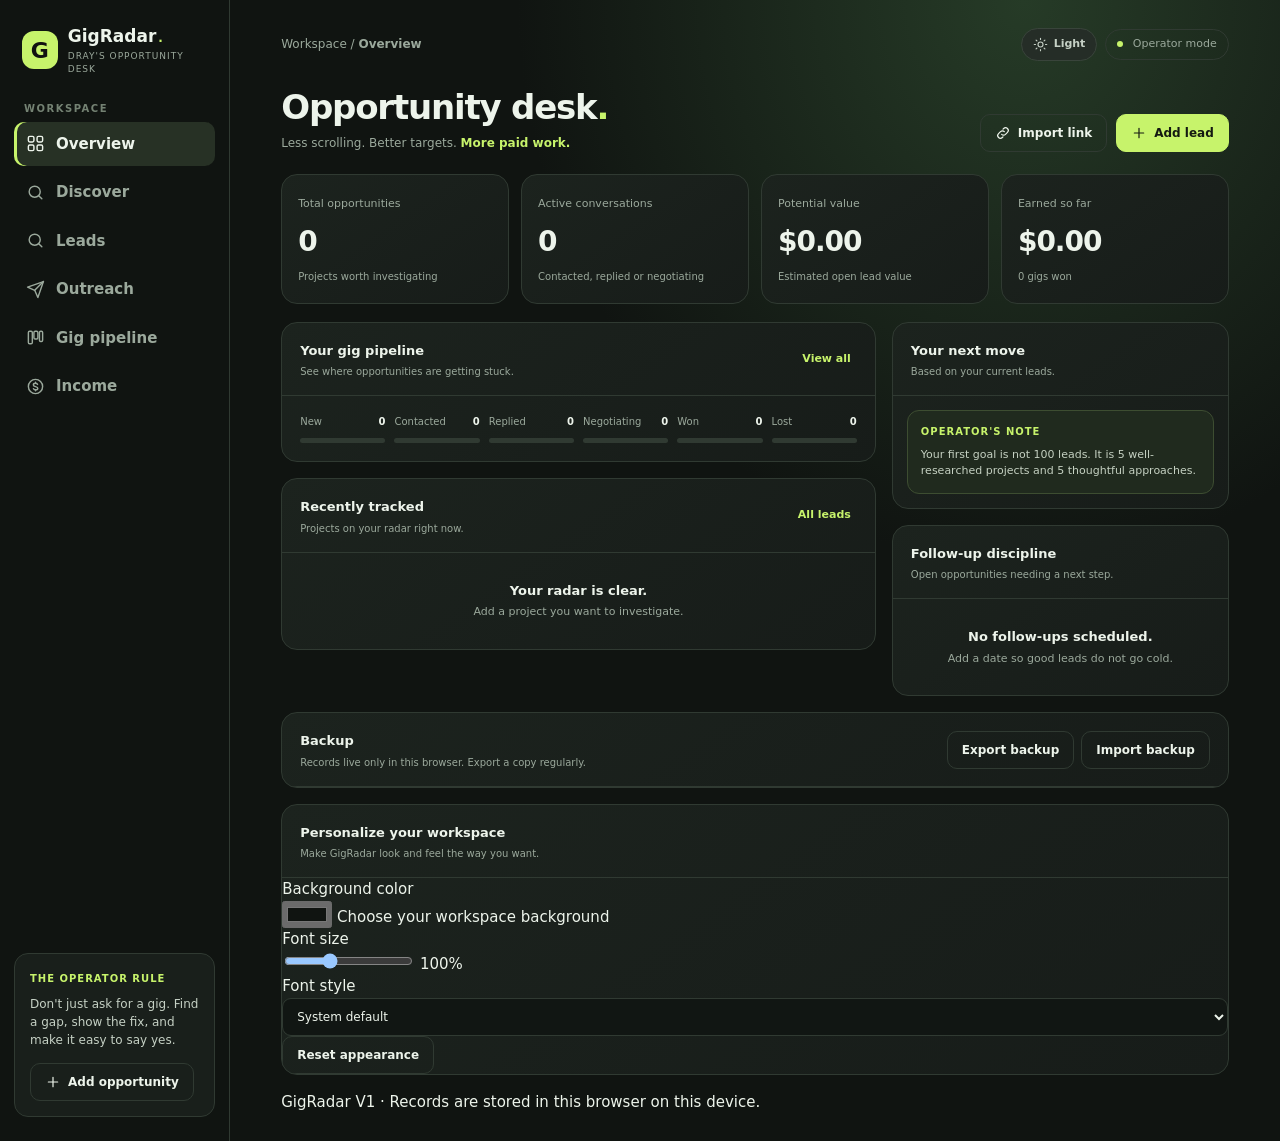
==== index.html @ 8a6e9a68 "Add appearance panel for workspace customization Added appearance panel for workspace customization " ====
<!doctype html>
<html lang="en">
<head>
<meta charset="utf-8"><meta name="viewport" content="width=device-width,initial-scale=1">
<meta name="theme-color" content="#101411">
<title>GigRadar — Dray's opportunity desk</title>
<script>try{var t=localStorage.getItem('dray-gigradar-theme');document.documentElement.setAttribute('data-theme',t==='light'?'light':'dark')}catch(e){document.documentElement.setAttribute('data-theme','dark')}</script>
<link rel="stylesheet" href="styles.css">
<link rel="stylesheet" href="v1.css">
<link rel="stylesheet" href="discovery.css">
</head>
<body>
<svg width="0" height="0" style="position:absolute" aria-hidden="true" focusable="false"><defs>
<symbol id="i-overview" viewBox="0 0 24 24"><rect x="3" y="3" width="7" height="7" rx="1.8"/><rect x="14" y="3" width="7" height="7" rx="1.8"/><rect x="3" y="14" width="7" height="7" rx="1.8"/><rect x="14" y="14" width="7" height="7" rx="1.8"/></symbol>
<symbol id="i-leads" viewBox="0 0 24 24"><circle cx="11" cy="11" r="7"/><path d="m20 20-3.6-3.6"/></symbol>
<symbol id="i-outreach" viewBox="0 0 24 24"><path d="M22 2 11 13"/><path d="M22 2 15 22l-4-9-9-4z"/></symbol>
<symbol id="i-pipeline" viewBox="0 0 24 24"><rect x="3" y="4" width="5" height="16" rx="1.6"/><rect x="10" y="4" width="5" height="10" rx="1.6"/><rect x="17" y="4" width="4" height="13" rx="1.6"/></symbol>
<symbol id="i-income" viewBox="0 0 24 24"><circle cx="12" cy="12" r="9"/><path d="M14.6 9.4c-.5-.9-1.5-1.4-2.7-1.4-1.5 0-2.6.8-2.6 2s1 1.7 2.8 2.1c1.8.4 2.8.9 2.8 2.1s-1.1 2-2.7 2c-1.2 0-2.2-.5-2.8-1.5M12 6.5V8M12 16v1.5"/></symbol>
<symbol id="i-link" viewBox="0 0 24 24"><path d="M10 14a4 4 0 0 0 5.7 0l3-3a4 4 0 0 0-5.7-5.7l-1 1"/><path d="M14 10a4 4 0 0 0-5.7 0l-3 3a4 4 0 0 0 5.7 5.7l1-1"/></symbol>
<symbol id="i-close" viewBox="0 0 24 24"><path d="M6 6l12 12M18 6 6 18"/></symbol>
<symbol id="i-plus" viewBox="0 0 24 24"><path d="M12 5v14M5 12h14"/></symbol>
<symbol id="i-sun" viewBox="0 0 24 24"><circle cx="12" cy="12" r="4"/><path d="M12 2v2M12 20v2M4.9 4.9l1.4 1.4M17.7 17.7l1.4 1.4M2 12h2M20 12h2M4.9 19.1l1.4-1.4M17.7 6.3l1.4-1.4"/></symbol>
<symbol id="i-moon" viewBox="0 0 24 24"><path d="M21 12.8A8.5 8.5 0 1 1 11.2 3a6.6 6.6 0 0 0 9.8 9.8z"/></symbol>
</defs></svg>

<div class="app">
  <aside class="sidebar">
    <div class="brand"><span class="brand-mark">G</span><div><b>GigRadar<span>.</span></b><small>DRAY'S OPPORTUNITY DESK</small></div></div>
    <div class="nav-label">WORKSPACE</div>
    <nav class="nav">
      <button class="active" data-view="overview"><svg class="ico" viewBox="0 0 24 24" aria-hidden="true"><use href="#i-overview"/></svg><span>Overview</span></button>
      <button data-view="discovery"><svg class="ico" viewBox="0 0 24 24" aria-hidden="true"><use href="#i-leads"/></svg><span>Discover</span></button>
      <button data-view="leads"><svg class="ico" viewBox="0 0 24 24" aria-hidden="true"><use href="#i-leads"/></svg><span>Leads</span></button>
      <button data-view="outreach"><svg class="ico" viewBox="0 0 24 24" aria-hidden="true"><use href="#i-outreach"/></svg><span>Outreach</span></button>
      <button data-view="pipeline"><svg class="ico" viewBox="0 0 24 24" aria-hidden="true"><use href="#i-pipeline"/></svg><span>Gig pipeline</span></button>
      <button data-view="income"><svg class="ico" viewBox="0 0 24 24" aria-hidden="true"><use href="#i-income"/></svg><span>Income</span></button>
    </nav>
    <div class="operator-tip"><small>THE OPERATOR RULE</small><p>Don't just ask for a gig. Find a gap, show the fix, and make it easy to say yes.</p><button class="btn" id="sideAdd"><svg class="ico" viewBox="0 0 24 24" aria-hidden="true"><use href="#i-plus"/></svg>Add opportunity</button></div>
  </aside>

  <main class="main">
    <header class="topbar"><span>Workspace / <b id="crumb">Overview</b></span><span class="topbar-actions"><button class="icon-btn theme-btn" id="themeToggle" type="button" aria-pressed="false" aria-label="Switch to light mode"><svg class="ico ico-sun" viewBox="0 0 24 24" aria-hidden="true"><use href="#i-sun"/></svg><svg class="ico ico-moon" viewBox="0 0 24 24" aria-hidden="true"><use href="#i-moon"/></svg><span id="themeLabel">Light</span></button><span class="pill"><i></i> Operator mode</span></span></header>
    <div class="notice" id="notice" role="alert" hidden><span id="noticeText"></span> <button class="text-btn" id="downloadRecovery" type="button">Download recovery copy</button></div>

    <section class="view active" id="view-overview">
      <div class="heading"><div><h1>Opportunity desk<span>.</span></h1><p>Less scrolling. Better targets. <strong>More paid work.</strong></p></div><div class="heading-actions"><button class="btn" id="importTop" type="button"><svg class="ico" viewBox="0 0 24 24" aria-hidden="true"><use href="#i-link"/></svg>Import link</button><button class="btn primary" id="addTop"><svg class="ico" viewBox="0 0 24 24" aria-hidden="true"><use href="#i-plus"/></svg>Add lead</button></div></div>
      <div class="stats">
        <article class="stat"><label>Total opportunities</label><strong id="sLeads">0</strong><small>Projects worth investigating</small></article>
        <article class="stat"><label>Active conversations</label><strong id="sActive">0</strong><small>Contacted, replied or negotiating</small></article>
        <article class="stat"><label>Potential value</label><strong id="sPotential">$0</strong><small>Estimated open lead value</small></article>
        <article class="stat"><label>Earned so far</label><strong id="sEarned">$0</strong><small id="sWon">0 gigs won</small></article>
      </div>
      <div class="dashboard-grid">
        <div>
          <section class="panel"><div class="panel-head"><div><b>Your gig pipeline</b><p>See where opportunities are getting stuck.</p></div><button class="text-btn" data-goto="pipeline">View all</button></div><div class="pipeline" id="bars"></div></section>
          <section class="panel"><div class="panel-head"><div><b>Recently tracked</b><p>Projects on your radar right now.</p></div><button class="text-btn" data-goto="leads">All leads</button></div><div id="recent" class="rows"></div></section>
        </div>
        <div>
          <section class="panel"><div class="panel-head"><div><b>Your next move</b><p>Based on your current leads.</p></div></div><div class="operator-note"><small>OPERATOR'S NOTE</small><p id="noteText">Your first goal isn't 100 leads. It's 5 well-researched projects and 5 thoughtful approaches.</p></div></section>
          <section class="panel"><div class="panel-head"><div><b>Follow-up discipline</b><p>Open opportunities needing a next step.</p></div></div><div id="followups" class="rows"></div></section>
        </div>
      </div>
      <section class="panel" id="backupPanel"><div class="panel-head"><div><b>Backup</b><p id="backupInfo">Records live only in this browser. Export a copy regularly.</p></div><div class="right"><button class="btn" id="exportBtn" type="button">Export backup</button><button class="btn" id="importBtn" type="button">Import backup</button></div></div><p class="data-msg" id="dataMsg" role="status"></p><input type="file" id="importFile" accept="application/json,.json" hidden></section>
      
<section class="panel appearance-panel" id="appearancePanel">
  <div class="panel-head">
    <div>
      <b>Personalize your workspace</b>
      <p>Make GigRadar look and feel the way you want.</p>
    </div>
  </div>

  <div class="appearance-controls">
    <div class="appearance-control">
      <label for="backgroundColor">Background color</label>
      <div class="color-control">
        <input type="color" id="backgroundColor" value="#101411">
        <span>Choose your workspace background</span>
      </div>
    </div>

    <div class="appearance-control">
      <label for="fontSize">Font size</label>
      <div class="size-control">
        <input type="range" id="fontSize"
          min="90" max="120" step="5" value="100">
        <span id="fontSizeLabel">100%</span>
      </div>
    </div>

    <div class="appearance-control">
      <label for="fontStyle">Font style</label>
      <select class="field" id="fontStyle">
        <option value="system">System default</option>
        <option value="arial">Arial</option>
        <option value="georgia">Georgia</option>
        <option value="mono">Monospace</option>
        <option value="trebuchet">Trebuchet</option>
      </select>
    </div>

    <div class="appearance-actions">
      <button class="btn" id="resetAppearance" type="button">
        Reset appearance
      </button>
    </div>
  </div>
</section>
      <footer>GigRadar V1 · Records are stored in this browser on this device.</footer>
    </section>

    <section class="view" id="view-discovery">
      <div class="view-title"><h2>Discover projects</h2><p>Find active public repositories, then investigate whether the team needs growth support.</p></div>
      <section class="panel">
        <form id="discoveryForm">
          <div class="discovery-controls">
            <input class="field" id="discoveryQuery" placeholder="Keywords e.g. wallet, DeFi, community, analytics" aria-label="Search keywords">
            <select class="field" id="discoveryEcosystem" aria-label="Default ecosystem">
              <option value="solana">Solana</option>
              <option value="base">Base</option>
              <option value="evm">Ethereum / EVM</option>
              <option value="ton">TON</option>
              <option value="all">All Web3</option>
            </select>
            <button class="btn primary" id="discoverySearch" type="submit">Search projects</button>
          </div>
        </form>  
<label class="discovery-filter">
  <input type="checkbox" id="hideTrackedProjects">
  Hide already tracked projects
</label>
        <p class="discovery-help">Searches public GitHub repositories updated in the last 180 days. Repository activity does not mean a project is hiring or has a budget. Verify the project, team, community and any real growth gap before outreach.</p>
        <p class="discovery-status" id="discoveryStatus" role="status">Choose an ecosystem and search to discover projects.</p>
        <div class="discovery-results" id="discoveryResults"></div>
        <div class="discovery-footer"><span></span><button class="btn" id="discoveryMore" type="button" hidden>Load more</button></div>
        <div class="discovery-warning">Public GitHub search has rate limits. If a limit is reached, wait and retry. No API key is stored in this app.</div>
      </section>
    </section>
    <section class="view" id="view-outreach">
      <div class="view-title"><h2>Outreach tracker</h2><p>Every pitch needs context, a reason, and a next step. No copy-paste spam.</p></div>
      <section class="panel"><div class="panel-head"><div><b>Conversation board</b><p>Update status from your project leads.</p></div><button class="btn" data-goto="leads">Find leads</button></div><div id="outreachRows" class="rows"></div></section>
      <section class="panel"><div class="panel-head"><div><b>Before you hit send</b><p>Quick quality check</p></div></div><div class="checklist"><label><input type="checkbox"> I identified a specific gap or opportunity.</label><label><input type="checkbox"> I can explain how my work would help.</label><label><input type="checkbox"> My message is short, personal, and easy to answer.</label><label><input type="checkbox"> I recorded when and how I'll follow up.</label></div></section>
    </section>
    
    <section class="view" id="view-leads">
      <div class="view-title">
        <h2>Project leads</h2>
        <p>Track projects, spot gaps, and pitch with purpose.</p>
      </div>

      <section class="panel">
        <div class="toolbar">
          <input class="field" id="search"
            placeholder="Search project, chain, contact…"
            aria-label="Search leads">

          <select class="field" id="filter" aria-label="Filter by status">
            <option value="">All statuses</option>
            <option>New</option>
            <option>Contacted</option>
            <option>Replied</option>
            <option>Negotiating</option>
            <option>Won</option>
            <option>Lost</option>
          </select>

          <select class="field" id="researchFilter"
            aria-label="Filter by research readiness">
            <option value="">All research scores</option>
            <option value="needs-research">Needs research</option>
            <option value="in-progress">In progress</option>
            <option value="ready-review">Ready for review</option>
          </select>

          <select class="field" id="researchSort"
            aria-label="Sort leads">
            <option value="recent">Recently updated</option>
            <option value="score">Highest research score</option>
          </select>

          <button class="btn" id="importLeads" type="button">
            Import link
          </button>

          <button class="btn primary" id="addList" type="button">
            Add lead
          </button>
        </div>

        <p class="research-note">
          Research readiness measures how much information you have
          collected. It does not mean a project is hiring or has a budget.
        </p>

        <div class="table-wrap">
          <table>
            <thead>
              <tr>
                <th>PROJECT / CONTACT</th>
                <th>RESEARCH</th>
                <th>CHAIN</th>
                <th>STATUS</th>
                <th>VALUE</th>
                <th>FOLLOW-UP</th>
                <th>ACTIONS</th>
              </tr>
            </thead>
            <tbody id="leadTable"></tbody>
          </table>
        </div>

        <div class="empty" id="leadEmpty" hidden>
          <b>No leads match that search.</b>
          Try another keyword or add a project.
        </div>
      </section>
    </section>
   <section class="view" id="view-pipeline">
      <div class="view-title"><h2>Gig pipeline</h2><p>Move from promising project to scope, agreed payment, and delivery.</p></div>
      <div class="stats pipeline-stats" id="pStats"></div>
      <section class="panel"><div class="panel-head"><div><b>All opportunities</b><p>Update stage as the conversation progresses.</p></div><button class="btn" id="addPipe"><svg class="ico" viewBox="0 0 24 24" aria-hidden="true"><use href="#i-plus"/></svg>Add lead</button></div><div id="pipeRows" class="rows"></div></section>
    </section>

    <section class="view" id="view-income">
      <div class="view-title"><h2>Income tracker</h2><p>Track what you've earned, what's pending, and work in progress.</p></div>
      <div class="money-grid"><article class="money-card"><small>Total earned</small><strong id="iEarned">$0</strong><small>Completed and paid gigs</small></article><article class="money-card"><small>Payments pending</small><strong id="iPending">$0</strong><small>Won gigs not marked paid</small></article><article class="money-card"><small>Open pipeline</small><strong id="iPipeline">$0</strong><small>Estimated active lead value</small></article></div>
      <section class="panel"><div class="panel-head"><div><b>Gig and payment records</b><p>Mark a lead Won and set its value to track it here.</p></div><button class="btn" data-goto="leads">Manage leads</button></div><div class="table-wrap"><table><thead><tr><th>PROJECT</th><th>STATUS</th><th>VALUE</th><th>PAYMENT</th><th>ACTION</th></tr></thead><tbody id="incomeTable"></tbody></table></div><div class="empty" id="incomeEmpty"><b>No gig payments recorded yet.</b>Track your first opportunity and keep building.</div></section>
    </section>
  </main>
</div>

<div class="modal-backdrop" id="modal"><div class="modal"><div class="modal-head"><b id="modalTitle">Track an opportunity</b><button class="icon-btn" id="close" type="button" aria-label="Close"><svg class="ico" viewBox="0 0 24 24" aria-hidden="true"><use href="#i-close"/></svg></button></div>
<form id="form" novalidate><div class="modal-body"><input type="hidden" id="editId"><p class="src-line" id="srcLine" hidden></p><button class="text-btn" id="goImport" type="button">Have a link? Import it instead</button><div class="form-grid">
  <div class="group"><label for="name">Project name *</label><input class="field" id="name" maxlength="90" placeholder="Solana protocol" aria-describedby="err-name"><p class="err" id="err-name" role="alert" hidden></p></div>
  <div class="group"><label for="chain">Chain / ecosystem</label><select class="field" id="chain"><option>Solana</option><option>Ethereum / EVM</option><option>Base</option><option>TON</option><option>Other</option></select></div>
  <div class="group"><label for="category">Category</label><select class="field" id="category"><option value="">Not set</option><option>DeFi</option><option>Infrastructure</option><option>Gaming</option><option>NFT</option><option>Social / SocialFi</option><option>DAO</option><option>AI</option><option>Meme</option><option>Tooling</option><option>Exchange</option><option>Other</option></select></div>
  <div class="group"><label for="website">Website</label><input class="field" id="website" maxlength="300" inputmode="url" autocapitalize="off" placeholder="example.com" aria-describedby="err-website"><p class="err" id="err-website" role="alert" hidden></p></div>
  <div class="group"><label for="xHandle">Project X profile</label><input class="field" id="xHandle" maxlength="200" autocapitalize="off" placeholder="@project or x.com/project" aria-describedby="err-xHandle"><p class="err" id="err-xHandle" role="alert" hidden></p></div>
  <div class="group"><label for="contact">Contact / X handle</label><input class="field" id="contact" maxlength="100" placeholder="@founder or community lead"></div>
  <div class="group"><label for="service">Potential service</label><select class="field" id="service"><option>Community growth</option><option>Community management</option><option>Social media</option><option>Growth strategy</option><option>Raid / engagement campaign</option><option>Project management</option><option>Other</option></select></div>
  <div class="group"><label for="status">Pipeline status</label><select class="field" id="status"><option>New</option><option>Contacted</option><option>Replied</option><option>Negotiating</option><option>Won</option><option>Lost</option></select></div>
  <div class="group"><label for="value">Estimated / agreed value (USD)</label><input class="field" id="value" type="number" min="0" step=".01" placeholder="0.00"></div>
  <div class="group"><label for="followup">Next follow-up date</label><input class="field" id="followup" type="date"></div>
  <div class="group"><label for="payment">Payment status</label><select class="field" id="payment"><option>Not agreed</option><option>Pending</option><option>Paid</option></select></div>
  <div class="group full"><label for="evidenceUrl">Evidence or opportunity link</label><input class="field" id="evidenceUrl" maxlength="300" inputmode="url" autocapitalize="off" placeholder="Link to the post, listing or page that shows the need" aria-describedby="err-evidenceUrl"><p class="err" id="err-evidenceUrl" role="alert" hidden></p></div>
  <div class="group full"><label for="gap">Observed gap / why approach them?</label><textarea class="field" id="gap" rows="2" maxlength="500" placeholder="What could be improved? What did you actually notice?"></textarea></div>
  <div class="group full"><label for="next">Next action / notes</label><textarea class="field" id="next" rows="2" maxlength="500" placeholder="Review onboarding, then send one specific suggestion."></textarea></div>
</div><p class="form-hint">Record real observations. An estimate is not an agreed fee.</p><div class="modal-actions"><button class="btn" type="button" id="cancel">Cancel</button><button class="btn primary" type="submit">Save opportunity</button></div></div></form></div></div>

<div class="modal-backdrop" id="importModal"><div class="modal"><div class="modal-head"><b>Import from a link</b><button class="icon-btn" id="impClose" type="button" aria-label="Close"><svg class="ico" viewBox="0 0 24 24" aria-hidden="true"><use href="#i-close"/></svg></button></div>
<div class="modal-body">
<div class="group"><label for="linkInput">Project link</label><div class="link-row"><input class="field" id="linkInput" inputmode="url" autocapitalize="off" autocomplete="off" placeholder="x.com/project or github.com/org/repo" aria-describedby="linkErr"><button class="btn" id="checkLink" type="button">Check link</button></div><p class="err" id="linkErr" role="alert" hidden></p></div>
<p class="form-hint">GigRadar reads the link text only. It does not open the page, so everything suggested below is a guess for you to confirm.</p>
<div class="detect" id="detect" hidden><span class="chip" id="detType"></span><span id="detNotes"></span></div>
<button class="text-btn" id="manualImp" type="button">Skip and enter details manually</button>
<form id="impForm" novalidate hidden><div class="form-grid">
<div class="group"><label for="imp-name">Project name *</label><input class="field" id="imp-name" maxlength="90" autocomplete="off"><p class="err" id="imp-err-name" role="alert" hidden></p></div><div class="group"><label for="imp-chain">Chain / ecosystem</label><select class="field" id="imp-chain"><option>Solana</option><option>Ethereum / EVM</option><option>Base</option><option>TON</option><option selected>Other</option></select><p class="err" id="imp-err-chain" role="alert" hidden></p></div><div class="group"><label for="imp-category">Category</label><select class="field" id="imp-category"><option value="">Not set</option><option>DeFi</option><option>Infrastructure</option><option>Gaming</option><option>NFT</option><option>Social / SocialFi</option><option>DAO</option><option>AI</option><option>Meme</option><option>Tooling</option><option>Exchange</option><option>Other</option></select><p class="err" id="imp-err-category" role="alert" hidden></p></div><div class="group"><label for="imp-website">Website</label><input class="field" id="imp-website" maxlength="300" inputmode="url" autocapitalize="off" placeholder="example.com"><p class="err" id="imp-err-website" role="alert" hidden></p></div><div class="group"><label for="imp-xHandle">Project X profile</label><input class="field" id="imp-xHandle" maxlength="200" autocapitalize="off" placeholder="@project"><p class="err" id="imp-err-xHandle" role="alert" hidden></p></div><div class="group"><label for="imp-sourceType">Where did you find it?</label><select class="field" id="imp-sourceType"><option value="">Not sure</option><option value="x-profile">X profile</option><option value="x-post">X post</option><option value="github-repo">GitHub repository</option><option value="github-org">GitHub profile or organization</option><option value="directory">Project directory</option><option value="job">Job or bounty listing</option><option value="website">Project website</option><option value="manual">Entered manually</option></select><p class="err" id="imp-err-sourceType" role="alert" hidden></p></div><div class="group full"><label for="imp-evidenceUrl">Evidence or opportunity link</label><input class="field" id="imp-evidenceUrl" maxlength="300" inputmode="url" autocapitalize="off" placeholder="Link to the post, listing or page showing the need"><p class="err" id="imp-err-evidenceUrl" role="alert" hidden></p></div><div class="group full"><label for="imp-gap">Why is it worth investigating?</label><textarea class="field" id="imp-gap" rows="2" maxlength="500" placeholder="What did you actually notice?"></textarea><p class="err" id="imp-err-gap" role="alert" hidden></p></div>
</div><p class="form-hint">Only the name is required. You can fill in the rest later.</p><div class="modal-actions"><button class="btn" type="button" id="impCancel">Cancel</button><button class="btn primary" type="submit">Save candidate</button></div></form>
</div></div></div>

<button class="fab" id="fab" type="button" aria-label="Add lead"><svg class="ico" viewBox="0 0 24 24" aria-hidden="true"><use href="#i-plus"/></svg></button>
<div class="toast" id="toast" role="status"></div>
<script src="store.js"></script>
<script src="sources.js"></script>
<script src="app.js"></script>
<script src="discovery.js"></script>
</body></html>
---- styles.css ----
*{box-sizing:border-box}
:root{--bg:#101411;--panel:#191f1b;--line:#303a32;--text:#edf4eb;--muted:#9ba99c;--lime:#c7f36b;--soft:#273125}
body{margin:0;background:radial-gradient(ellipse at 80% 0,#263b27,transparent 35%),var(--bg);color:var(--text);font:15px/1.5 Inter,system-ui,-apple-system,BlinkMacSystemFont,"Segoe UI",sans-serif}
button,input,select,textarea{font:inherit}
button{cursor:pointer}
.app{display:grid;grid-template-columns:230px 1fr;min-height:100vh}
.sidebar{padding:24px 14px;border-right:1px solid var(--line);display:flex;flex-direction:column;gap:24px}
.brand{display:flex;gap:10px;align-items:center;padding:0 8px}
.brand-mark{background:var(--lime);color:#111;width:38px;height:38px;border-radius:12px;display:grid;place-items:center;font-size:22px;font-weight:900}
.brand b{font-size:17px}
.brand b span{color:var(--lime);font-size:12px;margin-left:2px}
.brand small{display:block;color:var(--muted);font-size:9px;letter-spacing:1px}
.nav-label{color:#748273;font-size:10px;letter-spacing:1.5px;font-weight:800;padding:0 10px;margin-bottom:-18px}
.nav{display:grid;gap:4px}
.nav button{border:0;background:none;color:var(--muted);text-align:left;padding:11px 12px;border-radius:10px;font-weight:650;display:flex;align-items:center}
.nav button span{margin-left:8px}
.nav button.active,.nav button:hover{background:var(--soft);color:var(--text)}
.nav button.active{box-shadow:inset 3px 0 var(--lime)}
.operator-tip{margin-top:auto;border:1px solid var(--line);border-radius:14px;padding:15px;background:var(--panel);font-size:12px;color:#c5d0c4}
.operator-tip small,.operator-note small{color:var(--lime);font-size:10px;letter-spacing:1px;font-weight:800}
.operator-tip p{margin:8px 0 14px}
.full-btn{width:100%;justify-content:center}
.main{padding:28px clamp(16px,4vw,52px);max-width:1450px;width:100%;margin:auto}
.topbar{display:flex;justify-content:space-between;align-items:center;color:var(--muted);font-size:12px;margin-bottom:28px}
.topbar-actions{display:flex;gap:10px;align-items:center}
.pill{border:1px solid var(--line);padding:6px 11px;border-radius:99px;font-size:11px}
.pill i{display:inline-block;width:6px;height:6px;border-radius:50%;background:var(--lime);margin-right:6px}
.heading{display:flex;justify-content:space-between;align-items:flex-end;gap:14px;margin-bottom:22px}
.heading h1{font-size:clamp(26px,3vw,34px);line-height:1.1;letter-spacing:-1.2px;margin:0 0 8px}
.heading h1 span{color:var(--lime)}
.heading p,.view-title p,.panel-head p{color:var(--muted);font-size:12px;margin:0}
.heading strong{color:var(--lime)}
.head-btns{display:flex;gap:8px}
.btn{border:1px solid var(--line);background:#252d26;color:var(--text);border-radius:10px;padding:9px 14px;font-size:12px;font-weight:800;display:inline-flex;align-items:center;gap:6px}
.primary{background:var(--lime);color:#141911;border-color:var(--lime)}
.stats{display:grid;grid-template-columns:repeat(4,1fr);gap:12px;margin-bottom:18px}
.stat,.panel{border:1px solid var(--line);background:linear-gradient(145deg,#1c231e,#171c19);border-radius:16px;overflow:hidden}
.stat{padding:16px}
.stat label{color:var(--muted);font-size:11px}
.stat strong{display:block;font-size:28px;letter-spacing:-1px;margin:8px 0 1px}
.stat small{color:var(--muted);font-size:10px}
.dashboard-grid{display:grid;grid-template-columns:1.5fr .85fr;gap:16px;align-items:start}
.discovery-grid{display:grid;grid-template-columns:1fr 1fr;gap:16px}
.panel{margin-bottom:16px}
.panel-head{padding:16px 18px;border-bottom:1px solid var(--line);display:flex;justify-content:space-between;align-items:center;gap:10px}
.panel-head>b,.panel-head div>b{font-size:13px}
.panel-head p{margin-top:3px;font-size:10px}
.panel-body{padding:18px}
.text-btn{border:0;background:none;color:var(--lime);font-size:11px;font-weight:800}
.pipeline{padding:18px;display:grid;grid-template-columns:repeat(5,1fr);gap:9px}
.stage{font-size:10px;color:var(--muted)}
.stage b{float:right;color:var(--text)}
.bar{height:5px;background:#303a32;border-radius:9px;margin-top:9px;overflow:hidden}
.bar span{display:block;height:100%;background:var(--lime)}
.rows{display:grid}
.row{padding:13px 17px;border-bottom:1px solid #29312b;display:flex;justify-content:space-between;align-items:center;gap:10px}
.row:last-child{border:0}
.row-left{display:flex;align-items:center;gap:10px;min-width:0}
.logo{width:36px;height:36px;border-radius:11px;display:grid;place-items:center;background:#2b382a;color:var(--lime);font-weight:850;flex-shrink:0}
.name{font-weight:800;font-size:12px;overflow:hidden;text-overflow:ellipsis}
.meta{font-size:10px;color:var(--muted);margin-top:3px}
.right{display:flex;align-items:center;gap:7px}
.badge{font-size:9px;font-weight:800;border-radius:7px;padding:4px 7px;background:#2d3927;color:#c7f36b;white-space:nowrap;display:inline-block}
.badge.score-high{background:#233a1e;color:#8bf263;border:1px solid #3c6e2e}
.badge.score-med{background:#3b361d;color:#f0d165;border:1px solid #665b26}
.badge.score-low{background:#3b2220;color:#f28779;border:1px solid #662f2a}
.badge.contacted{background:#3b321f;color:#f1ce87}
.badge.replied{background:#263a30;color:#a9e9c0}
.badge.negotiating{background:#382c42;color:#d7b3ff}
.badge.won{background:#2d3b22;color:var(--lime)}
.badge.lost{background:#3d2927;color:#ff9b8f}
.badge.new{background:#24364a;color:#9bc7ff}
.icon-btn{background:#252d27;color:#c5d0c5;border:1px solid #39443b;border-radius:7px;padding:5px 8px;font-size:10px}
.quick-grid{padding:14px;display:grid;grid-template-columns:1fr 1fr;gap:9px}
.quick{border:1px solid var(--line);background:#202720;border-radius:12px;padding:13px;text-align:left;color:var(--text)}
.quick:hover{border-color:#6b874d}
.quick b{display:block;font-size:11px}
.quick small{display:block;color:var(--muted);font-size:10px;margin-top:4px}
.operator-note{margin:0 14px 14px;padding:13px;border:1px solid #3d4d31;border-radius:12px;background:#202a1e;font-size:11px;color:#c5d1c2}
.operator-note p{margin:6px 0 0}
.view{display:none}
.view.active{display:block}
.view-title{margin-bottom:18px}
.view-title h2{margin:0 0 5px;font-size:24px;letter-spacing:-.7px}
.toolbar{padding:13px;display:flex;gap:9px;border-bottom:1px solid var(--line);flex-wrap:wrap}
.field{width:100%;background:#111613;color:var(--text);border:1px solid var(--line);border-radius:9px;padding:10px;outline:none;font-size:12px}
.field:focus{border-color:#9dc65a}
.toolbar .field{flex:1;min-width:130px;width:auto}
.group-row{display:flex;gap:10px;align-items:center}
table{width:100%;border-collapse:collapse;white-space:nowrap}
th,td{text-align:left;padding:12px 15px;border-bottom:1px solid #29312b;font-size:11px}
th{color:var(--muted);font-size:10px}
tr:last-child td{border:0}
.empty{padding:28px 18px;text-align:center;color:var(--muted);font-size:11px}
.empty b{display:block;color:var(--text);font-size:13px;margin-bottom:4px}
.money-grid{display:grid;grid-template-columns:repeat(3,1fr);gap:12px;margin-bottom:16px}
.money-card{padding:17px;border:1px solid var(--line);background:var(--panel);border-radius:14px}
.money-card small{color:var(--muted);font-size:11px}
.money-card strong{display:block;font-size:25px;margin:6px 0}
.form-grid{display:grid;grid-template-columns:1fr 1fr;gap:12px}
.group{display:grid;gap:5px}
.group label{font-size:11px;color:var(--muted);font-weight:700}
.full{grid-column:1/-1}
.modal-backdrop{position:fixed;inset:0;background:#000a;display:none;align-items:center;justify-content:center;padding:16px;z-index:10}
.modal-backdrop.open{display:flex}
.modal{width:min(580px,100%);max-height:90vh;overflow:auto;background:#191f1b;border:1px solid #414d42;border-radius:18px}
.modal-head{padding:18px 20px;border-bottom:1px solid var(--line);display:flex;justify-content:space-between}
.modal-body{padding:20px}
.form-hint{font-size:10px;color:var(--muted)}
.modal-actions{display:flex;justify-content:flex-end;gap:9px;margin-top:18px}
.toast{position:fixed;bottom:25px;left:50%;transform:translate(-50%,15px);background:var(--lime);color:#121810;padding:10px 15px;border-radius:9px;font-size:12px;font-weight:800;opacity:0;transition:.2s;z-index:20;pointer-events:none}
.toast.show{opacity:1;transform:translate(-50%,0)}
.feed-card{border:1px solid var(--line);background:#121713;border-radius:10px;padding:12px;margin-bottom:10px;display:flex;justify-content:space-between;align-items:center}
.feed-card b{display:block;font-size:12px}
.feed-card small{color:var(--muted);font-size:10px}

@media(max-width:900px){
  .dashboard-grid,.discovery-grid{grid-template-columns:1fr}
  .stats{grid-template-columns:repeat(2,1fr)}
  .app{grid-template-columns:190px 1fr}
  .main{padding:22px 16px}
}
@media(max-width:620px){
  .app{display:block}
  .sidebar{position:fixed;z-index:5;bottom:0;left:0;right:0;padding:6px 5px calc(6px + env(safe-area-inset-bottom));border-right:0;border-top:1px solid var(--line);background:#111713f5;backdrop-filter:blur(14px)}
  .brand,.nav-label,.operator-tip{display:none}
  .nav{display:flex;justify-content:space-around;gap:2px}
  .nav button{flex:1;text-align:center;padding:8px 2px;font-size:10px;flex-direction:column;justify-content:center}
  .nav button span{display:block;margin:2px 0 0;font-size:9px}
  .main{padding:17px 12px 85px}
  .heading h1{font-size:26px}
  .stats{grid-template-columns:repeat(2,1fr)}
  .money-grid{grid-template-columns:1fr}
  .form-grid{grid-template-columns:1fr}
  .full{grid-column:auto}
  .table-wrap{overflow:auto}
}
---- v1.css ----
/* GigRadar V1 additions. Loaded after styles.css so it can extend or override it.
   Dark stays the default look. Light is switched on by <html data-theme="light">. */

html{color-scheme:dark}
html[data-theme="light"]{color-scheme:light}

/* ---------- new components (both themes) ---------- */
.topbar-actions{display:flex;align-items:center;gap:8px}
.theme-btn{padding:7px 11px;border-radius:99px;font-size:11px;font-weight:700}
.pipeline{grid-template-columns:repeat(6,1fr)}
.err{margin:0;font-size:11px;color:#ff9b8f;font-weight:600}
.err .text-btn{margin-left:4px}
.field[aria-invalid="true"]{border-color:#ff9b8f}
.overdue{color:#ff9b8f;font-weight:700}
.meta.links a{color:var(--lime);text-decoration:none}
.meta.links a:hover{text-decoration:underline}
.notice{margin-bottom:18px;padding:12px 15px;border:1px solid #ff9b8f;border-radius:12px;font-size:12px;background:#3d292733}
.data-msg{margin:0;padding:12px 19px;font-size:11px;color:var(--muted)}
.data-msg:empty{display:none}
.toast.error{background:#ff9b8f;color:#2a0e0b;max-width:calc(100vw - 32px);text-align:center}
#backupPanel .panel-head{flex-wrap:wrap}
:focus-visible{outline:2px solid var(--lime);outline-offset:2px}
.field:focus-visible{outline:0}
@media(max-width:620px){
  .pipeline{grid-template-columns:repeat(3,1fr);row-gap:12px}
  .pill{padding:6px 9px}
}
@media(prefers-reduced-motion:reduce){.toast{transition:none}}

/* ---------- light theme ---------- */
html[data-theme="light"]{
  --bg:#f4f7f1;--panel:#ffffff;--line:#d3dccf;--text:#16201a;--muted:#566657;--soft:#e3edda;--lime:#3d7a0e;
}
[data-theme="light"] body{background:radial-gradient(ellipse at 80% 0,#e2f0cf,transparent 35%),var(--bg)}
[data-theme="light"] .brand-mark,
[data-theme="light"] .primary{background:#c7f36b;color:#141911;border-color:#a6d44a}
[data-theme="light"] .nav-label{color:#6c7b6b}
[data-theme="light"] .operator-tip{color:#3b4a3d}
[data-theme="light"] .btn{background:#eef3ea;color:var(--text)}
[data-theme="light"] .primary{background:#c7f36b}
[data-theme="light"] .stat,
[data-theme="light"] .panel{background:#ffffff}
[data-theme="light"] .row,
[data-theme="light"] th,
[data-theme="light"] td{border-bottom-color:#e2e8de}
[data-theme="light"] .bar{background:#dde5d9}
[data-theme="light"] .logo{background:#e3edda;color:#2f6309}
[data-theme="light"] .badge{background:#e3f0cf;color:#2f6309}
[data-theme="light"] .badge.contacted{background:#faedcf;color:#7a5410}
[data-theme="light"] .badge.replied{background:#d5f0e0;color:#1c6b3c}
[data-theme="light"] .badge.negotiating{background:#eadcf8;color:#5b2d96}
[data-theme="light"] .badge.won{background:#dcefc6;color:#2f6309}
[data-theme="light"] .badge.lost{background:#fadbd7;color:#a3281b}
[data-theme="light"] .badge.new{background:#d8e8fa;color:#1d558f}
[data-theme="light"] .icon-btn{background:#f0f4ed;color:#3b4a3d;border-color:#cdd7c9}
[data-theme="light"] .quick{background:#f6f9f3}
[data-theme="light"] .quick:hover{border-color:#8fb55a}
[data-theme="light"] .operator-note{background:#eef6e3;border-color:#c9dcae;color:#3b4a3d}
[data-theme="light"] .field{background:#ffffff}
[data-theme="light"] .field:focus{border-color:#4d8a1a}
[data-theme="light"] .checklist{color:#3b4a3d}
[data-theme="light"] .modal{background:#ffffff;border-color:#c3cfbf}
[data-theme="light"] .modal-backdrop{background:#16201a88}
[data-theme="light"] .toast{background:#1d261b;color:#f1f7ec}
[data-theme="light"] .toast.error{background:#a3281b;color:#fff}
[data-theme="light"] footer{color:#74847a}
[data-theme="light"] .err,
[data-theme="light"] .overdue{color:#b3291b}
[data-theme="light"] .field[aria-invalid="true"]{border-color:#b3291b}
[data-theme="light"] .notice{background:#fbe9e6;border-color:#b3291b}
@media(max-width:620px){
  [data-theme="light"] .sidebar{background:#ffffffee}
}

/* ================= Polish pass: icons, hierarchy, type ================= */

/* Stop Android Chrome from inflating some text blocks (caused oversized checklist text) */
html{-webkit-text-size-adjust:100%;text-size-adjust:100%}

/* One consistent line-icon style */
.ico{width:18px;height:18px;flex:none;fill:none;stroke:currentColor;stroke-width:1.8;stroke-linecap:round;stroke-linejoin:round}
.btn{display:inline-flex;align-items:center;justify-content:center;gap:7px;font-weight:700}
.btn .ico{width:16px;height:16px}
.theme-btn{display:inline-flex;align-items:center;gap:6px}
.theme-btn .ico{width:15px;height:15px}
html[data-theme="dark"] .ico-moon,html[data-theme="light"] .ico-sun{display:none}

/* Sidebar: icon + label rows */
.nav button{display:flex;align-items:center;gap:11px;font-weight:600}
.nav button span{margin:0}
.nav button .ico{width:19px;height:19px}

/* Quiet secondary buttons so the single lime button reads as the main action */
.btn:not(.primary){background:transparent}
.btn:not(.primary):hover{background:var(--soft)}
[data-theme="light"] .btn:not(.primary){background:transparent}
[data-theme="light"] .btn:not(.primary):hover{background:var(--soft)}
.panel-head+.operator-note{margin-top:14px}

/* Outreach checklist: readable size and a proper tap target */
.checklist{padding:16px 18px;gap:12px;font-size:13px;line-height:1.45}
.checklist label{display:flex;align-items:flex-start;gap:10px}
.checklist input{width:18px;height:18px;margin:1px 0 0;flex:none}

/* Floating add button (phones only) */
.fab{display:none}
@media(max-width:620px){
  .fab{display:grid;place-items:center;position:fixed;right:16px;bottom:calc(96px + env(safe-area-inset-bottom));z-index:6;width:54px;height:54px;border-radius:50%;border:0;background:#c7f36b;color:#141911;box-shadow:0 6px 18px #0007}
  .fab .ico{width:24px;height:24px;stroke-width:2.2}
  [data-theme="light"] .fab{box-shadow:0 6px 16px #16201a44}
  .heading .btn,.toolbar #addList,#addPipe{display:none}
  .pill{display:none}
  .toast{bottom:calc(100px + env(safe-area-inset-bottom));max-width:calc(100vw - 100px);text-align:center}
  .main{padding-bottom:150px}

  /* Bottom nav: bigger icons, clear active state */
  .nav button{flex-direction:column;justify-content:center;gap:3px;min-height:54px;padding:6px 2px;border-radius:12px;font-weight:600}
  .nav button .ico{width:22px;height:22px}
  .nav button span{font-size:10px;margin:0}
  .nav button.active{box-shadow:none;color:var(--lime)}
}

/* ================= Phase A: import from a link ================= */
.heading-actions{display:flex;gap:9px;align-items:center;flex-wrap:wrap}
.link-row{display:flex;gap:8px}
.link-row .field{flex:1;min-width:0}
.link-row .btn{flex:none}
.detect{display:flex;flex-wrap:wrap;align-items:center;gap:6px 10px;margin:12px 0;padding:10px 12px;border:1px solid var(--line);border-radius:12px;background:var(--soft);font-size:12px;line-height:1.45}
.chip{display:inline-block;padding:3px 9px;border-radius:99px;background:var(--lime);color:#141911;font-weight:800;font-size:11px}
[data-theme="light"] .chip{color:#fff}
.src-line{margin:0 0 6px;font-size:11px;color:var(--muted)}
#goImport,#manualImp{display:inline-block;margin:0 0 12px;padding:0;border:0;background:none;font-size:12px;font-weight:700;color:var(--lime);cursor:pointer}
#goImport:hover,#manualImp:hover{text-decoration:underline}
#impForm{margin-top:6px}
#importModal .form-grid .group.full{grid-column:1/-1}
@media(max-width:620px){
  .toolbar #importLeads{flex:1 1 100%}
}

/* Author display rules (like .detect{display:flex}) must not defeat the hidden attribute */
[hidden]{display:none!important}
---- discovery.css ----
/* Phase B: source discovery */
.discovery-controls{display:grid;grid-template-columns:minmax(0,1fr) 180px auto;gap:10px;align-items:center}
.discovery-help{color:var(--muted);font-size:13px;line-height:1.5;margin:10px 0 0}
.discovery-status{font-size:13px;color:var(--muted);margin:14px 0}
.discovery-results{display:grid;grid-template-columns:repeat(2,minmax(0,1fr));gap:12px}
.discovery-card{border:1px solid var(--line);border-radius:14px;padding:16px;background:var(--surface,transparent);min-width:0}
.discovery-card h3{font-size:15px;margin:0 0 7px;overflow-wrap:anywhere}
.discovery-card h3 a{color:var(--text);text-decoration:none}
.discovery-card h3 a:hover{text-decoration:underline}
.discovery-desc{font-size:13px;color:var(--muted);line-height:1.5;margin:0 0 12px;overflow-wrap:anywhere}
.discovery-meta{display:flex;flex-wrap:wrap;gap:7px;margin:0 0 14px}
.discovery-tag{font-size:11px;padding:4px 8px;border-radius:999px;background:var(--panel,rgba(128,128,128,.12));color:var(--muted)}
.discovery-card .btn{max-width:100%}
.discovery-footer{display:flex;align-items:center;justify-content:space-between;gap:10px;margin-top:12px}
.discovery-footer a{font-size:12px;color:var(--muted)}
.discovery-warning{border-left:3px solid var(--accent,#7cb88a);padding:10px 12px;background:var(--panel,rgba(128,128,128,.08));font-size:12px;line-height:1.5;color:var(--muted);margin-top:12px}
@media(max-width:760px){.discovery-controls{grid-template-columns:1fr}.discovery-results{grid-template-columns:1fr}.discovery-footer{align-items:flex-start;flex-direction:column}}
.discovery-filter {
  display: flex;
  align-items: center;
  gap: 8px;
  margin-top: 14px;
  color: var(--muted);
  font-size: 13px;
  cursor: pointer;
}

.discovery-filter input {
  width: 16px;
  height: 16px;
  accent-color: var(--accent);
}
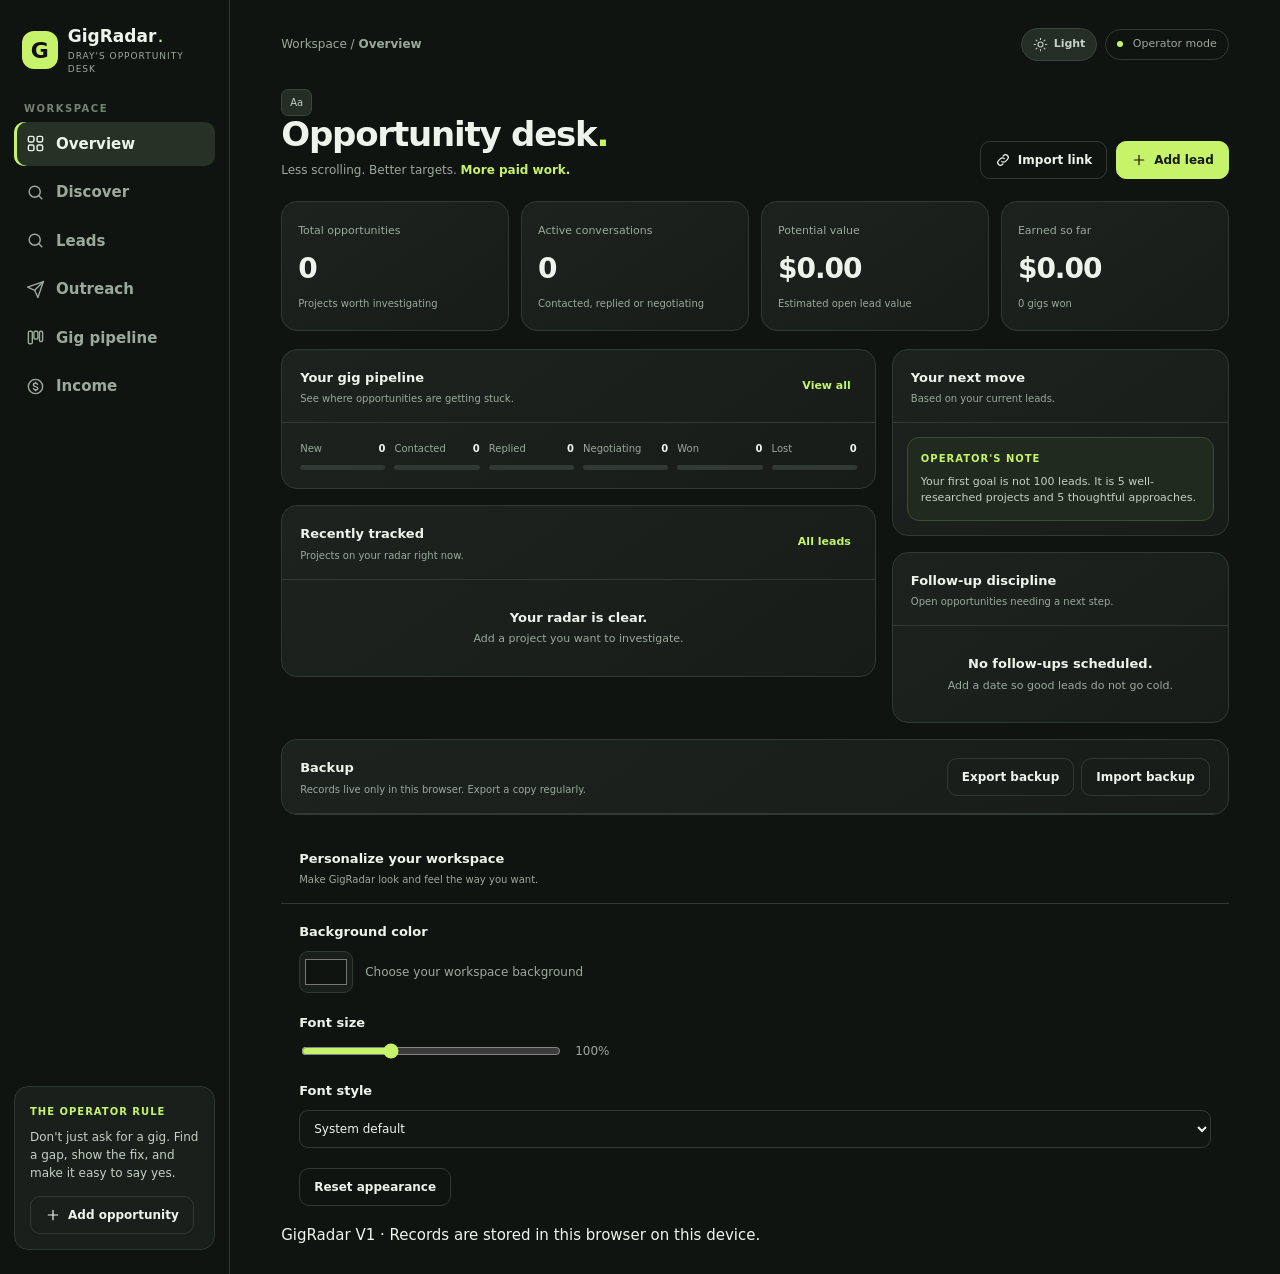
==== commit 7d0d0fc9: "Implement appearance settings menu Added appearance settings menu for font customization." ====
--- a/index.html
+++ b/index.html
@@ -39,7 +39,48 @@
   </aside>
 
   <main class="main">
+    <div class="appearance-menu" id="appearancePanel" hidden>
+  <div class="appearance-menu-head">
+    <div>
+      <b>Appearance</b>
+      <p>Personalize your reading experience.</p>
+    </div>
+    <button class="icon-btn" id="closeAppearance"
+      type="button" aria-label="Close appearance settings">×</button>
+  </div>
+
+  <div class="appearance-control">
+    <label for="fontSize">Font size</label>
+    <div class="size-control">
+      <input type="range" id="fontSize"
+        min="90" max="120" step="5" value="100">
+      <span id="fontSizeLabel">100%</span>
+    </div>
+  </div>
+
+  <div class="appearance-control">
+    <label for="fontStyle">Font style</label>
+    <select class="field" id="fontStyle">
+      <option value="system">System default</option>
+      <option value="arial">Arial</option>
+      <option value="georgia">Georgia</option>
+      <option value="mono">Monospace</option>
+      <option value="trebuchet">Trebuchet</option>
+    </select>
+  </div>
+
+  <button class="btn" id="resetAppearance" type="button">
+    Reset typography
+  </button>
+    </div>
     <header class="topbar"><span>Workspace / <b id="crumb">Overview</b></span><span class="topbar-actions"><button class="icon-btn theme-btn" id="themeToggle" type="button" aria-pressed="false" aria-label="Switch to light mode"><svg class="ico ico-sun" viewBox="0 0 24 24" aria-hidden="true"><use href="#i-sun"/></svg><svg class="ico ico-moon" viewBox="0 0 24 24" aria-hidden="true"><use href="#i-moon"/></svg><span id="themeLabel">Light</span></button><span class="pill"><i></i> Operator mode</span></span></header>
+    <button class="icon-btn appearance-trigger"
+  id="appearanceToggle"
+  type="button"
+  aria-label="Open appearance settings"
+  aria-expanded="false">
+  Aa
+    </button>
     <div class="notice" id="notice" role="alert" hidden><span id="noticeText"></span> <button class="text-btn" id="downloadRecovery" type="button">Download recovery copy</button></div>
 
     <section class="view active" id="view-overview">
@@ -61,8 +102,6 @@
         </div>
       </div>
       <section class="panel" id="backupPanel"><div class="panel-head"><div><b>Backup</b><p id="backupInfo">Records live only in this browser. Export a copy regularly.</p></div><div class="right"><button class="btn" id="exportBtn" type="button">Export backup</button><button class="btn" id="importBtn" type="button">Import backup</button></div></div><p class="data-msg" id="dataMsg" role="status"></p><input type="file" id="importFile" accept="application/json,.json" hidden></section>
-      
-<section class="panel appearance-panel" id="appearancePanel">
   <div class="panel-head">
     <div>
       <b>Personalize your workspace</b>
--- a/v1.css
+++ b/v1.css
@@ -139,3 +139,56 @@
 
 /* Author display rules (like .detect{display:flex}) must not defeat the hidden attribute */
 [hidden]{display:none!important}
+
+/* ---------- Personal workspace appearance editor ---------- */
+.appearance-controls {
+  padding: 18px;
+  display: grid;
+  gap: 20px;
+}
+
+.appearance-control {
+  display: grid;
+  gap: 9px;
+}
+
+.appearance-control > label {
+  font-size: 13px;
+  font-weight: 700;
+  color: var(--text);
+}
+
+.color-control,
+.size-control {
+  display: flex;
+  align-items: center;
+  gap: 12px;
+  flex-wrap: wrap;
+}
+
+.color-control span,
+.size-control span {
+  color: var(--muted);
+  font-size: 12px;
+}
+
+#backgroundColor {
+  width: 54px;
+  height: 42px;
+  padding: 3px;
+  border: 1px solid var(--line);
+  border-radius: 9px;
+  background: var(--panel);
+  cursor: pointer;
+}
+
+#fontSize {
+  width: min(100%, 260px);
+  accent-color: var(--lime);
+}
+
+.appearance-actions {
+  display: flex;
+  justify-content: flex-start;
+      }
+   
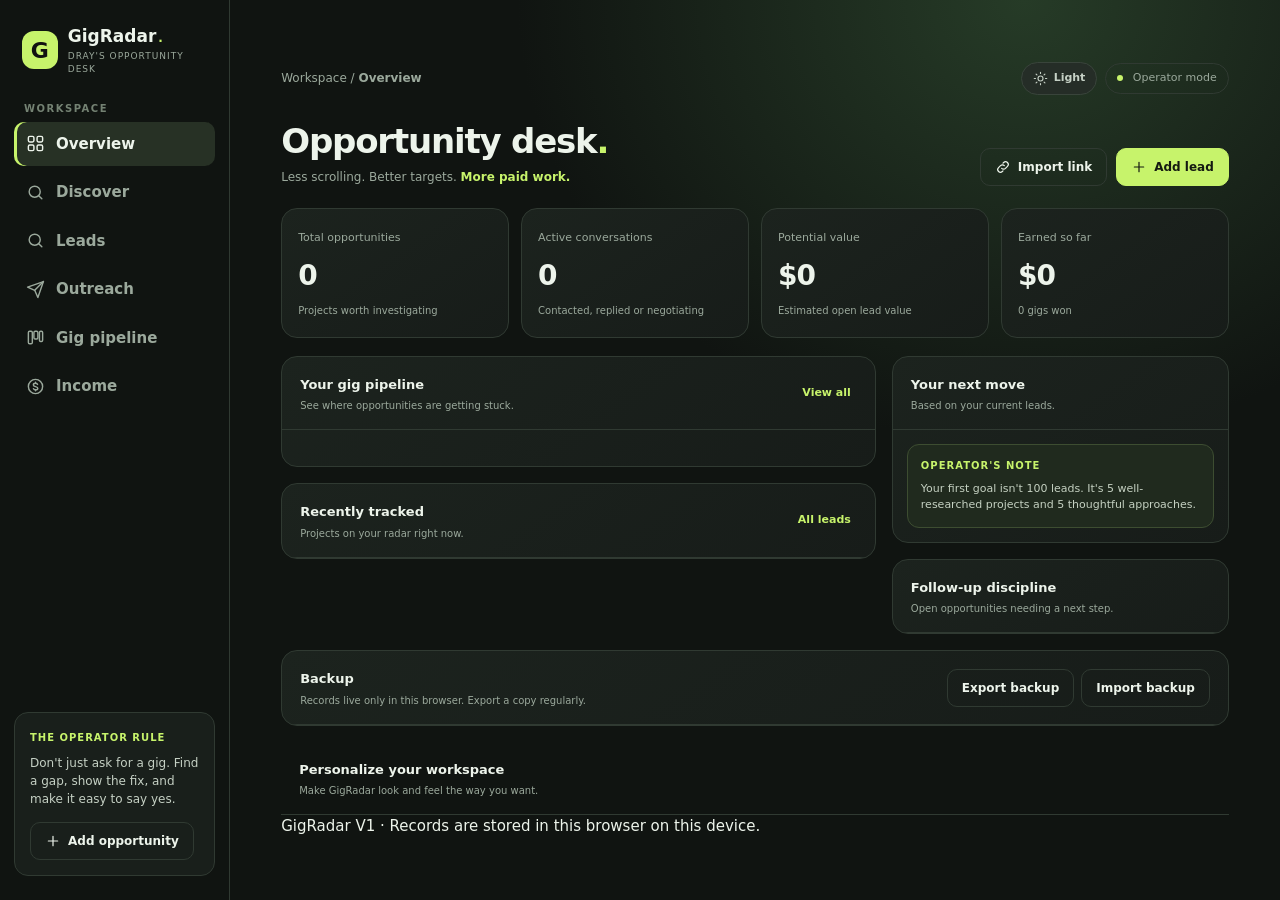
==== commit f30211e7: "Refactor appearance settings and add recovery notice Removed appearance settings section and added n" ====
--- a/index.html
+++ b/index.html
@@ -39,49 +39,8 @@
   </aside>
 
   <main class="main">
-    <div class="appearance-menu" id="appearancePanel" hidden>
-  <div class="appearance-menu-head">
-    <div>
-      <b>Appearance</b>
-      <p>Personalize your reading experience.</p>
-    </div>
-    <button class="icon-btn" id="closeAppearance"
-      type="button" aria-label="Close appearance settings">×</button>
-  </div>
-
-  <div class="appearance-control">
-    <label for="fontSize">Font size</label>
-    <div class="size-control">
-      <input type="range" id="fontSize"
-        min="90" max="120" step="5" value="100">
-      <span id="fontSizeLabel">100%</span>
-    </div>
-  </div>
-
-  <div class="appearance-control">
-    <label for="fontStyle">Font style</label>
-    <select class="field" id="fontStyle">
-      <option value="system">System default</option>
-      <option value="arial">Arial</option>
-      <option value="georgia">Georgia</option>
-      <option value="mono">Monospace</option>
-      <option value="trebuchet">Trebuchet</option>
-    </select>
-  </div>
-
-  <button class="btn" id="resetAppearance" type="button">
-    Reset typography
-  </button>
-    </div>
-    <header class="topbar"><span>Workspace / <b id="crumb">Overview</b></span><span class="topbar-actions"><button class="icon-btn theme-btn" id="themeToggle" type="button" aria-pressed="false" aria-label="Switch to light mode"><svg class="ico ico-sun" viewBox="0 0 24 24" aria-hidden="true"><use href="#i-sun"/></svg><svg class="ico ico-moon" viewBox="0 0 24 24" aria-hidden="true"><use href="#i-moon"/></svg><span id="themeLabel">Light</span></button><span class="pill"><i></i> Operator mode</span></span></header>
-    <button class="icon-btn appearance-trigger"
-  id="appearanceToggle"
-  type="button"
-  aria-label="Open appearance settings"
-  aria-expanded="false">
-  Aa
-    </button>
-    <div class="notice" id="notice" role="alert" hidden><span id="noticeText"></span> <button class="text-btn" id="downloadRecovery" type="button">Download recovery copy</button></div>
+  <header class="topbar"><span>Workspace / <b id="crumb">Overview</b></span><span class="topbar-actions"><button class="icon-btn theme-btn" id="themeToggle" type="button" aria-pressed="false" aria-label="Switch to light mode"><svg class="ico ico-sun" viewBox="0 0 24 24" aria-hidden="true"><use href="#i-sun"/></svg><svg class="ico ico-moon" viewBox="0 0 24 24" aria-hidden="true"><use href="#i-moon"/></svg><span id="themeLabel">Light</span></button><span class="pill"><i></i> Operator mode</span></span></header>
+  <div class="notice" id="notice" role="alert" hidden><span id="noticeText"></span> <button class="text-btn" id="downloadRecovery" type="button">Download recovery copy</button></div>
 
     <section class="view active" id="view-overview">
       <div class="heading"><div><h1>Opportunity desk<span>.</span></h1><p>Less scrolling. Better targets. <strong>More paid work.</strong></p></div><div class="heading-actions"><button class="btn" id="importTop" type="button"><svg class="ico" viewBox="0 0 24 24" aria-hidden="true"><use href="#i-link"/></svg>Import link</button><button class="btn primary" id="addTop"><svg class="ico" viewBox="0 0 24 24" aria-hidden="true"><use href="#i-plus"/></svg>Add lead</button></div></div>
@@ -109,43 +68,7 @@
     </div>
   </div>
 
-  <div class="appearance-controls">
-    <div class="appearance-control">
-      <label for="backgroundColor">Background color</label>
-      <div class="color-control">
-        <input type="color" id="backgroundColor" value="#101411">
-        <span>Choose your workspace background</span>
-      </div>
-    </div>
-
-    <div class="appearance-control">
-      <label for="fontSize">Font size</label>
-      <div class="size-control">
-        <input type="range" id="fontSize"
-          min="90" max="120" step="5" value="100">
-        <span id="fontSizeLabel">100%</span>
-      </div>
-    </div>
-
-    <div class="appearance-control">
-      <label for="fontStyle">Font style</label>
-      <select class="field" id="fontStyle">
-        <option value="system">System default</option>
-        <option value="arial">Arial</option>
-        <option value="georgia">Georgia</option>
-        <option value="mono">Monospace</option>
-        <option value="trebuchet">Trebuchet</option>
-      </select>
-    </div>
-
-    <div class="appearance-actions">
-      <button class="btn" id="resetAppearance" type="button">
-        Reset appearance
-      </button>
-    </div>
-  </div>
-</section>
-      <footer>GigRadar V1 · Records are stored in this browser on this device.</footer>
+<footer>GigRadar V1 · Records are stored in this browser on this device.</footer>
     </section>
 
     <section class="view" id="view-discovery">
--- a/v1.css
+++ b/v1.css
@@ -140,55 +140,95 @@
 /* Author display rules (like .detect{display:flex}) must not defeat the hidden attribute */
 [hidden]{display:none!important}
 
-/* ---------- Personal workspace appearance editor ---------- */
-.appearance-controls {
+/* ---------- Appearance settings menu ---------- */
+.appearance-trigger {
+  min-width: 42px;
+  font-weight: 700;
+  letter-spacing: -1px;
+  font-size: 14px;
+}
+
+.appearance-menu {
+  position: fixed;
+  top: 72px;
+  right: 20px;
+  z-index: 1000;
+  width: 280px;
+  max-width: calc(100vw - 24px);
+  box-sizing: border-box;
   padding: 18px;
   display: grid;
   gap: 20px;
+  color: var(--text);
+  background: var(--panel);
+  border: 1px solid var(--line);
+  border-radius: 14px;
+  box-shadow: 0 14px 40px rgba(0, 0, 0, 0.28);
+}
+
+.appearance-menu[hidden] {
+  display: none !important;
+}
+
+.appearance-menu-head {
+  display: flex;
+  align-items: flex-start;
+  justify-content: space-between;
+  gap: 12px;
+}
+
+.appearance-menu-head b {
+  font-size: 16px;
+}
+
+.appearance-menu-head p {
+  margin: 4px 0 0;
+  color: var(--muted);
+  font-size: 12px;
 }
 
 .appearance-control {
   display: grid;
-  gap: 9px;
-}
-
-.appearance-control > label {
+  gap: 10px;
+}
+
+.appearance-control label {
+  color: var(--text);
   font-size: 13px;
-  font-weight: 700;
-  color: var(--text);
-}
-
-.color-control,
+  font-weight: 600;
+}
+
 .size-control {
   display: flex;
   align-items: center;
   gap: 12px;
-  flex-wrap: wrap;
-}
-
-.color-control span,
-.size-control span {
+}
+
+#fontSize {
+  flex: 1;
+  min-width: 0;
+  accent-color: var(--lime);
+}
+
+#fontSizeLabel {
+  min-width: 42px;
   color: var(--muted);
   font-size: 12px;
-}
-
-#backgroundColor {
-  width: 54px;
-  height: 42px;
-  padding: 3px;
-  border: 1px solid var(--line);
-  border-radius: 9px;
-  background: var(--panel);
-  cursor: pointer;
-}
-
-#fontSize {
-  width: min(100%, 260px);
-  accent-color: var(--lime);
-}
-
-.appearance-actions {
-  display: flex;
-  justify-content: flex-start;
-      }
-   
+  text-align: right;
+}
+
+.appearance-menu .field {
+  width: 100%;
+  box-sizing: border-box;
+}
+
+.appearance-menu .btn {
+  width: 100%;
+}
+
+@media (max-width: 480px) {
+  .appearance-menu {
+    top: 64px;
+    right: 12px;
+  }
+}
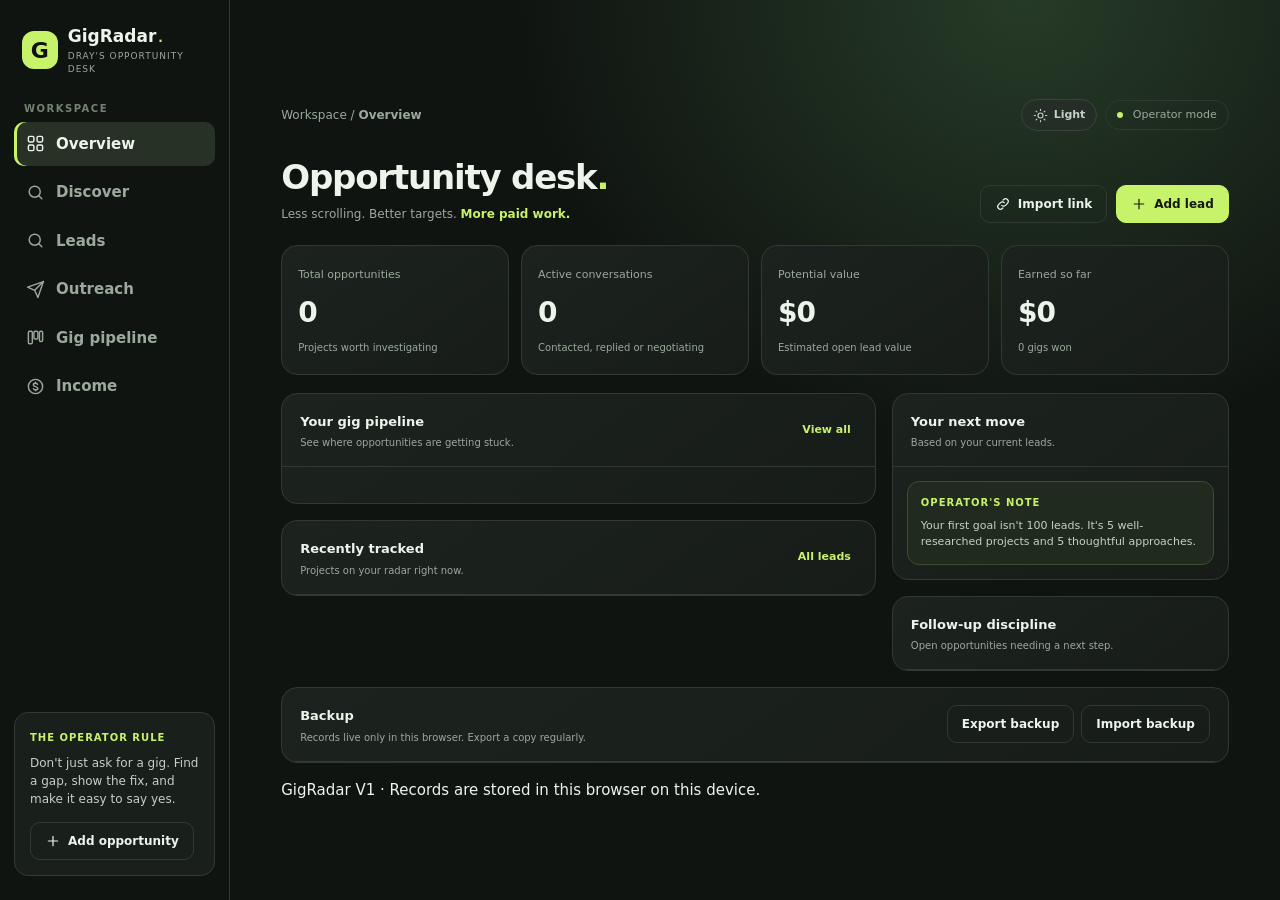
==== commit 53e81d1b: "Remove personalization section from index.html Removed the 'Personalize your workspace' section from" ====
--- a/index.html
+++ b/index.html
@@ -61,14 +61,7 @@
         </div>
       </div>
       <section class="panel" id="backupPanel"><div class="panel-head"><div><b>Backup</b><p id="backupInfo">Records live only in this browser. Export a copy regularly.</p></div><div class="right"><button class="btn" id="exportBtn" type="button">Export backup</button><button class="btn" id="importBtn" type="button">Import backup</button></div></div><p class="data-msg" id="dataMsg" role="status"></p><input type="file" id="importFile" accept="application/json,.json" hidden></section>
-  <div class="panel-head">
-    <div>
-      <b>Personalize your workspace</b>
-      <p>Make GigRadar look and feel the way you want.</p>
-    </div>
-  </div>
-
-<footer>GigRadar V1 · Records are stored in this browser on this device.</footer>
+   <footer>GigRadar V1 · Records are stored in this browser on this device.</footer>
     </section>
 
     <section class="view" id="view-discovery">
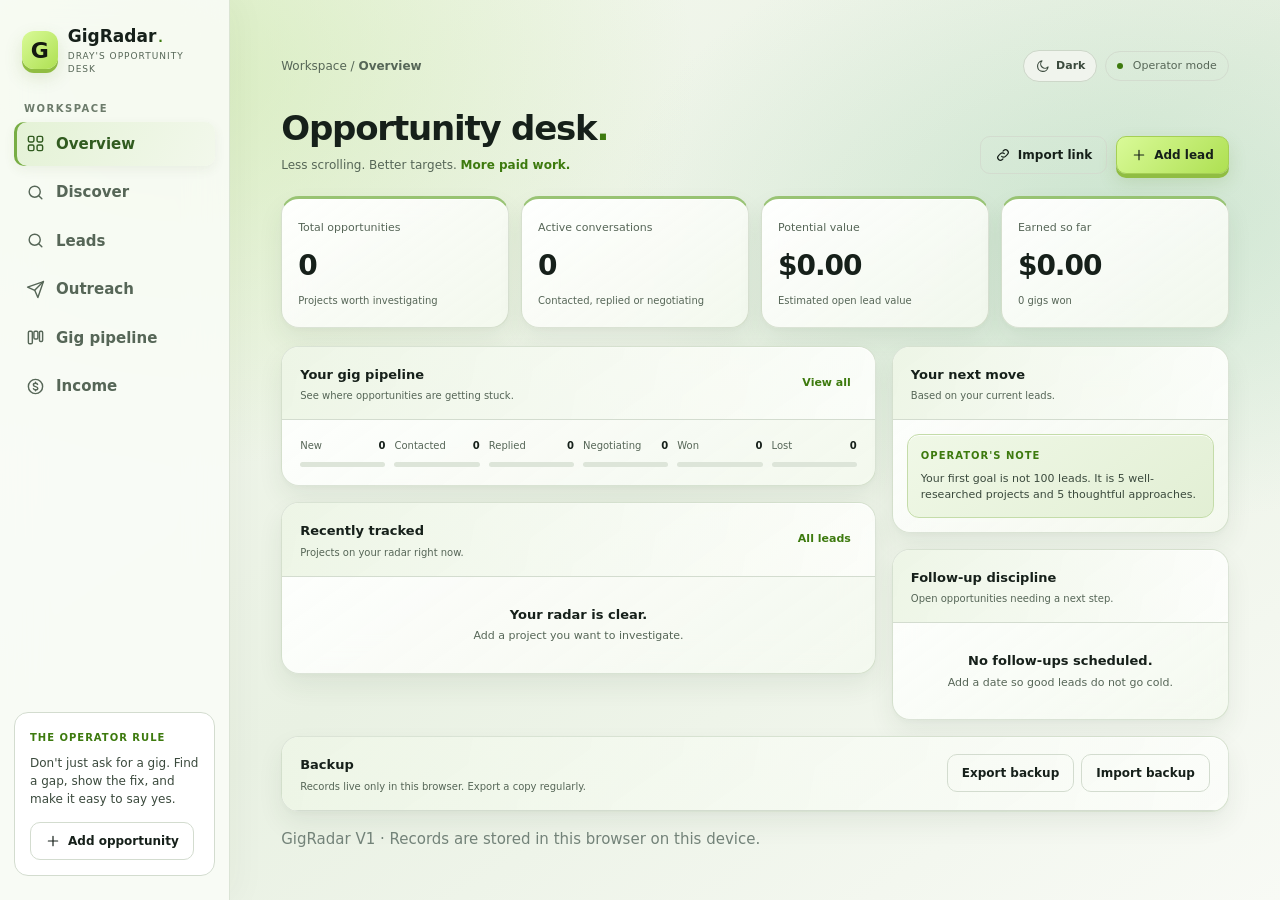
==== commit 8689449d: "Change theme color meta tag in index.html" ====
--- a/index.html
+++ b/index.html
@@ -2,9 +2,9 @@
 <html lang="en">
 <head>
 <meta charset="utf-8"><meta name="viewport" content="width=device-width,initial-scale=1">
-<meta name="theme-color" content="#101411">
+<meta name="theme-color" content="#f4f7f1">
 <title>GigRadar — Dray's opportunity desk</title>
-<script>try{var t=localStorage.getItem('dray-gigradar-theme');document.documentElement.setAttribute('data-theme',t==='light'?'light':'dark')}catch(e){document.documentElement.setAttribute('data-theme','dark')}</script>
+<script>try{var t=localStorage.getItem('dray-gigradar-theme-v2');document.documentElement.setAttribute('data-theme',t==='dark'?'dark':'light')}catch(e){document.documentElement.setAttribute('data-theme','light')}</script>
 <link rel="stylesheet" href="styles.css">
 <link rel="stylesheet" href="v1.css">
 <link rel="stylesheet" href="discovery.css">
--- a/v1.css
+++ b/v1.css
@@ -140,95 +140,173 @@
 /* Author display rules (like .detect{display:flex}) must not defeat the hidden attribute */
 [hidden]{display:none!important}
 
-/* ---------- Appearance settings menu ---------- */
-.appearance-trigger {
-  min-width: 42px;
-  font-weight: 700;
-  letter-spacing: -1px;
-  font-size: 14px;
-}
-
-.appearance-menu {
-  position: fixed;
-  top: 72px;
-  right: 20px;
-  z-index: 1000;
-  width: 280px;
-  max-width: calc(100vw - 24px);
-  box-sizing: border-box;
-  padding: 18px;
-  display: grid;
-  gap: 20px;
-  color: var(--text);
-  background: var(--panel);
-  border: 1px solid var(--line);
-  border-radius: 14px;
-  box-shadow: 0 14px 40px rgba(0, 0, 0, 0.28);
-}
-
-.appearance-menu[hidden] {
-  display: none !important;
-}
-
-.appearance-menu-head {
-  display: flex;
-  align-items: flex-start;
-  justify-content: space-between;
-  gap: 12px;
-}
-
-.appearance-menu-head b {
-  font-size: 16px;
-}
-
-.appearance-menu-head p {
-  margin: 4px 0 0;
-  color: var(--muted);
-  font-size: 12px;
-}
-
-.appearance-control {
-  display: grid;
-  gap: 10px;
-}
-
-.appearance-control label {
-  color: var(--text);
-  font-size: 13px;
-  font-weight: 600;
-}
-
-.size-control {
-  display: flex;
-  align-items: center;
-  gap: 12px;
-}
-
-#fontSize {
-  flex: 1;
-  min-width: 0;
-  accent-color: var(--lime);
-}
-
-#fontSizeLabel {
-  min-width: 42px;
-  color: var(--muted);
-  font-size: 12px;
-  text-align: right;
-}
-
-.appearance-menu .field {
-  width: 100%;
-  box-sizing: border-box;
-}
-
-.appearance-menu .btn {
-  width: 100%;
-}
-
-@media (max-width: 480px) {
-  .appearance-menu {
-    top: 64px;
-    right: 12px;
-  }
-}
+/* ---------- GigRadar glass / depth / ambient emerald ---------- */
+
+html[data-theme="dark"] body {
+  background:
+    radial-gradient(ellipse at 78% 0%, rgba(87, 139, 67, .18), transparent 34%),
+    radial-gradient(ellipse at 8% 80%, rgba(50, 105, 72, .09), transparent 28%),
+    var(--bg);
+  background-attachment: fixed;
+}
+
+html[data-theme="dark"] .panel,
+html[data-theme="dark"] .stat,
+html[data-theme="dark"] .operator-tip,
+html[data-theme="dark"] .discovery-card {
+  background: linear-gradient(145deg, rgba(33, 43, 36, .82), rgba(20, 26, 22, .9));
+  border-color: rgba(199, 243, 107, .12);
+  box-shadow: 0 10px 28px rgba(0, 0, 0, .20),
+              inset 0 1px 0 rgba(255, 255, 255, .035);
+  backdrop-filter: blur(14px);
+  -webkit-backdrop-filter: blur(14px);
+}
+
+html[data-theme="dark"] .stat,
+html[data-theme="dark"] .discovery-card {
+  transition: transform .2s ease, border-color .2s ease, box-shadow .2s ease;
+}
+
+@media (hover: hover) {
+  html[data-theme="dark"] .stat:hover,
+  html[data-theme="dark"] .discovery-card:hover {
+    transform: translateY(-3px);
+    border-color: rgba(199, 243, 107, .3);
+    box-shadow: 0 16px 36px rgba(0, 0, 0, .28);
+  }
+}
+
+html[data-theme="dark"] .sidebar {
+  background: rgba(17, 22, 19, .88);
+  border-right-color: rgba(199, 243, 107, .08);
+}
+
+html[data-theme="dark"] .topbar {
+  background: rgba(16, 20, 17, .65);
+  backdrop-filter: blur(16px);
+  -webkit-backdrop-filter: blur(16px);
+}
+
+html[data-theme="dark"] .btn.primary {
+  box-shadow: 0 6px 18px rgba(146, 194, 67, .18);
+  transition: transform .18s ease, box-shadow .18s ease;
+}
+
+@media (hover: hover) {
+  html[data-theme="dark"] .btn.primary:hover {
+    transform: translateY(-1px);
+    box-shadow: 0 9px 24px rgba(146, 194, 67, .25);
+  }
+}
+
+@media (prefers-reduced-motion: reduce) {
+  html[data-theme="dark"] .stat,
+  html[data-theme="dark"] .discovery-card,
+  html[data-theme="dark"] .btn.primary {
+    transition: none;
+  }
+}
+
+/* ===== GigRadar: Natural 3D Interface ===== */
+
+html[data-theme="light"] body {
+  background:
+    radial-gradient(ellipse at 12% 8%, rgba(185, 224, 139, .48), transparent 34%),
+    radial-gradient(ellipse at 88% 24%, rgba(113, 190, 146, .24), transparent 32%),
+    linear-gradient(145deg, #f7faf2, #e9f1e3 52%, #f8faf5);
+  background-attachment: fixed;
+}
+
+html[data-theme="light"] .panel,
+html[data-theme="light"] .stat,
+html[data-theme="light"] .money-card,
+html[data-theme="light"] .feed-card,
+html[data-theme="light"] .discovery-card {
+  background: linear-gradient(
+    145deg,
+    rgba(255, 255, 255, .96),
+    rgba(244, 249, 239, .88)
+  );
+  border: 1px solid rgba(104, 137, 86, .23);
+  border-radius: 18px;
+  box-shadow:
+    0 2px 4px rgba(43, 65, 35, .025),
+    0 12px 26px rgba(43, 65, 35, .075),
+    inset 0 1px 0 rgba(255, 255, 255, .95);
+  backdrop-filter: blur(16px);
+  -webkit-backdrop-filter: blur(16px);
+  transition:
+    transform .22s ease,
+    box-shadow .22s ease,
+    border-color .22s ease;
+}
+
+html[data-theme="light"] .panel-head {
+  background: linear-gradient(
+    100deg,
+    rgba(233, 243, 224, .8),
+    rgba(255, 255, 255, .55)
+  );
+}
+
+html[data-theme="light"] .sidebar {
+  background: rgba(250, 252, 247, .88);
+  border-right: 1px solid rgba(104, 137, 86, .2);
+  box-shadow: 8px 0 32px rgba(43, 65, 35, .035);
+  backdrop-filter: blur(20px);
+  -webkit-backdrop-filter: blur(20px);
+}
+
+html[data-theme="light"] .stat {
+  border-top: 3px solid rgba(121, 177, 72, .75);
+}
+
+html[data-theme="light"] .nav button.active {
+  background: linear-gradient(115deg, #e4f2d6, #f2f8eb);
+  color: #315b20;
+  box-shadow:
+    inset 3px 0 #78ad45,
+    0 4px 12px rgba(68, 104, 43, .07);
+}
+
+html[data-theme="light"] .btn.primary,
+html[data-theme="light"] .brand-mark {
+  background: linear-gradient(135deg, #d9fa98, #aee052);
+  border-color: #a5cf54;
+  box-shadow:
+    0 4px 0 #90bd42,
+    0 8px 18px rgba(93, 137, 43, .18);
+}
+
+html[data-theme="light"] .btn.primary:active {
+  transform: translateY(3px);
+  box-shadow: 0 1px 0 #90bd42;
+}
+
+html[data-theme="light"] .operator-note {
+  background: linear-gradient(145deg, #f0f8e7, #e2efd4);
+  border-color: #c4dca9;
+  box-shadow: inset 0 1px 0 rgba(255, 255, 255, .85);
+}
+
+@media (hover: hover) and (prefers-reduced-motion: no-preference) {
+  html[data-theme="light"] .panel:hover,
+  html[data-theme="light"] .stat:hover,
+  html[data-theme="light"] .money-card:hover,
+  html[data-theme="light"] .discovery-card:hover {
+    transform: translateY(-3px);
+    border-color: rgba(104, 154, 65, .42);
+    box-shadow:
+      0 18px 34px rgba(43, 65, 35, .11),
+      inset 0 1px 0 rgba(255, 255, 255, .98);
+  }
+}
+
+@media (prefers-reduced-motion: reduce) {
+  html[data-theme="light"] .panel,
+  html[data-theme="light"] .stat,
+  html[data-theme="light"] .money-card,
+  html[data-theme="light"] .discovery-card {
+    transition: none;
+  }
+}
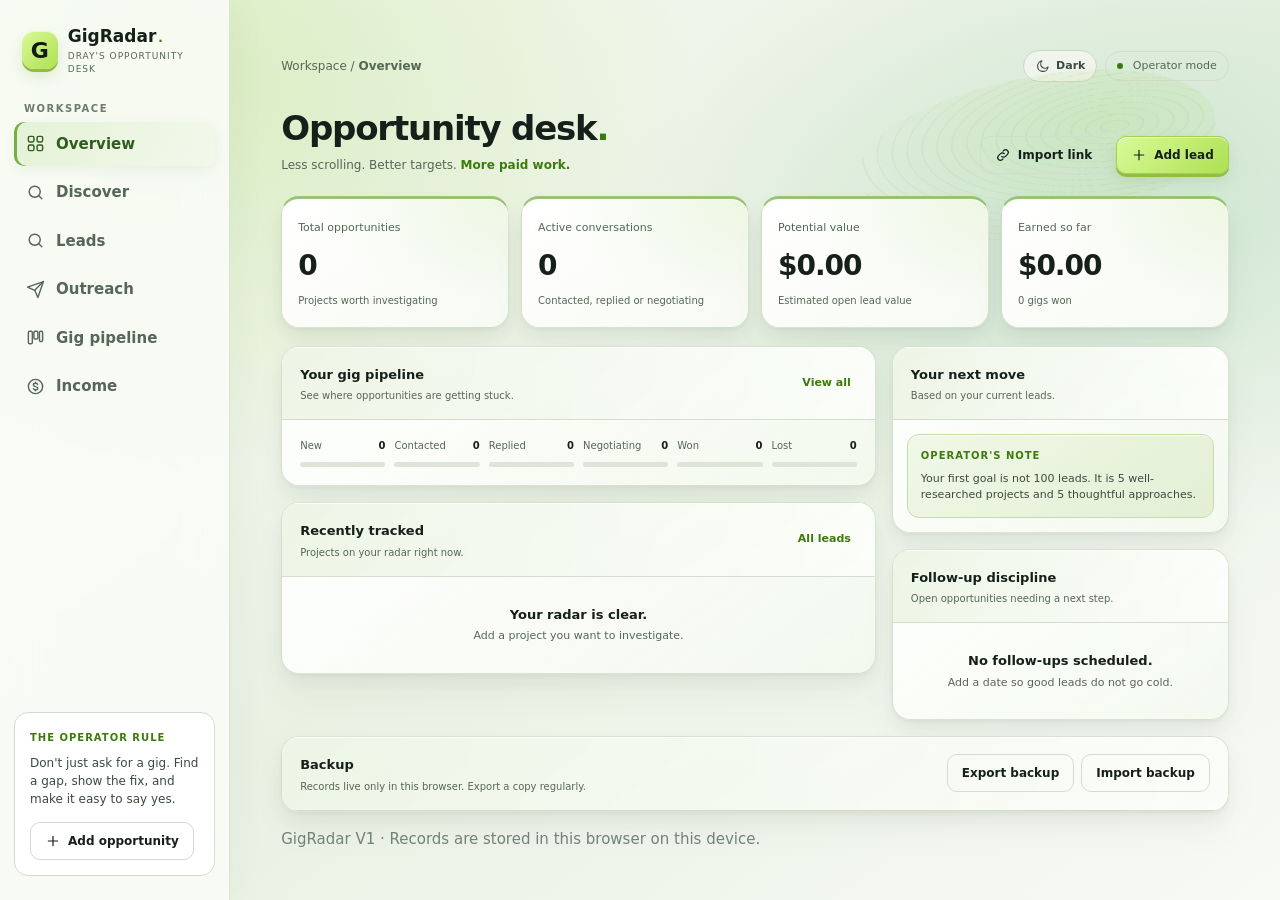
==== commit 865a86b7: "Add 'discover' icon and update 'sun' icon Added new SVG symbol for 'discover' icon and updated 'sun'" ====
--- a/index.html
+++ b/index.html
@@ -19,8 +19,15 @@
 <symbol id="i-link" viewBox="0 0 24 24"><path d="M10 14a4 4 0 0 0 5.7 0l3-3a4 4 0 0 0-5.7-5.7l-1 1"/><path d="M14 10a4 4 0 0 0-5.7 0l-3 3a4 4 0 0 0 5.7 5.7l1-1"/></symbol>
 <symbol id="i-close" viewBox="0 0 24 24"><path d="M6 6l12 12M18 6 6 18"/></symbol>
 <symbol id="i-plus" viewBox="0 0 24 24"><path d="M12 5v14M5 12h14"/></symbol>
-<symbol id="i-sun" viewBox="0 0 24 24"><circle cx="12" cy="12" r="4"/><path d="M12 2v2M12 20v2M4.9 4.9l1.4 1.4M17.7 17.7l1.4 1.4M2 12h2M20 12h2M4.9 19.1l1.4-1.4M17.7 6.3l1.4-1.4"/></symbol>
+<symbol id="i-sun" viewBox="0 0 24 24"><circle cx="12" cy="12a" r="4"/><path d="M12 2v2M12 20v2M4.9 4.9l1.4 1.4M17.7 17.7l1.4 1.4M2 12h2M20 12h2M4.9 19.1l1.4-1.4M17.7 6.3l1.4-1.4"/></symbol>
 <symbol id="i-moon" viewBox="0 0 24 24"><path d="M21 12.8A8.5 8.5 0 1 1 11.2 3a6.6 6.6 0 0 0 9.8 9.8z"/></symbol>
+  
+<symbol id="i-discover" viewBox="0 0 24 24">
+  <circle cx="11" cy="11" r="7.5"/>
+  <path d="m16.5 16.5 4 4"/>
+  <path d="m11 7.5 1.5 3.5-3.5 1.5 2-5z"/>
+</symbol>
+  
 </defs></svg>
 
 <div class="app">
--- a/v1.css
+++ b/v1.css
@@ -310,3 +310,156 @@
     transition: none;
   }
 }
+
+/* ================= Phase 2: Organic 3D Depth ================= */
+
+/* Natural topographic contours behind the dashboard heading */
+.heading {
+  position: relative;
+  isolation: isolate;
+}
+
+.heading::before {
+  content: "";
+  position: absolute;
+  z-index: -1;
+  pointer-events: none;
+  right: 1%;
+  top: -34px;
+  width: min(42%, 360px);
+  height: 160px;
+  border-radius: 58% 42% 64% 36% / 46% 40% 60% 54%;
+  background:
+    repeating-radial-gradient(
+      ellipse at 72% 38%,
+      transparent 0 13px,
+      rgba(87, 139, 67, .075) 14px 15px
+    ),
+    radial-gradient(
+      ellipse at 70% 30%,
+      rgba(173, 220, 120, .24),
+      transparent 68%
+    );
+  transform: rotate(-8deg);
+}
+
+html[data-theme="dark"] .heading::before {
+  background:
+    repeating-radial-gradient(
+      ellipse at 72% 38%,
+      transparent 0 13px,
+      rgba(199, 243, 107, .07) 14px 15px
+    ),
+    radial-gradient(
+      ellipse at 70% 30%,
+      rgba(87, 139, 67, .22),
+      transparent 68%
+    );
+}
+
+/* More convincing physical surfaces */
+html[data-theme="light"] .panel,
+html[data-theme="light"] .stat,
+html[data-theme="light"] .money-card,
+html[data-theme="light"] .discovery-card {
+  position: relative;
+  transform-style: preserve-3d;
+  box-shadow:
+    0 2px 3px rgba(38, 62, 30, .035),
+    0 9px 18px rgba(38, 62, 30, .055),
+    0 20px 38px rgba(38, 62, 30, .035),
+    inset 0 1px 0 rgba(255, 255, 255, .98);
+}
+
+html[data-theme="light"] .stat {
+  background:
+    radial-gradient(
+      ellipse at 100% 0%,
+      rgba(195, 229, 157, .24),
+      transparent 58%
+    ),
+    linear-gradient(145deg, #fff, #f7faf3);
+}
+
+html[data-theme="light"] .panel-head {
+  box-shadow: inset 0 1px 0 rgba(255, 255, 255, .85);
+}
+
+/* Raised quick-action surfaces */
+html[data-theme="light"] .quick {
+  box-shadow:
+    0 3px 0 rgba(82, 117, 61, .07),
+    0 7px 16px rgba(43, 65, 35, .035);
+  transition:
+    transform .2s ease,
+    box-shadow .2s ease,
+    border-color .2s ease;
+}
+
+/* Buttons should feel raised, not flat */
+html[data-theme="light"] .btn.primary,
+html[data-theme="light"] .brand-mark,
+html[data-theme="light"] .fab {
+  box-shadow:
+    0 3px 0 #90bd42,
+    0 7px 14px rgba(93, 137, 43, .16),
+    inset 0 1px 0 rgba(255, 255, 255, .6);
+}
+
+@media (hover: hover) and (prefers-reduced-motion: no-preference) {
+  html[data-theme="light"] .quick:hover {
+    transform: translateY(-2px);
+    box-shadow:
+      0 5px 0 rgba(82, 117, 61, .06),
+      0 12px 22px rgba(43, 65, 35, .08);
+  }
+
+  html[data-theme="light"] .stat:hover {
+    transform: translateY(-4px) rotateX(.5deg);
+  }
+}
+
+@media (max-width: 620px) {
+  .heading::before {
+    right: -4px;
+    top: -18px;
+    width: 58%;
+    height: 120px;
+    opacity: .7;
+  }
+}
+
+@media (prefers-reduced-motion: reduce) {
+  html[data-theme="light"] .quick {
+    transition: none;
+  }
+}
+
+/* ================= Phase 3A: Mobile usability ================= */
+
+/* Remove the floating button that covers dashboard content.
+   Keep Add Lead accessible from the Leads and Pipeline views. */
+@media (max-width: 620px) {
+  .fab {
+    display: none !important;
+  }
+
+  .toolbar #addList,
+  #addPipe {
+    display: inline-flex;
+    align-items: center;
+    justify-content: center;
+  }
+
+  .toolbar #addList {
+    flex: 1 1 100%;
+  }
+
+  #addPipe {
+    flex: none;
+  }
+
+  .main {
+    padding-bottom: 100px;
+  }
+}
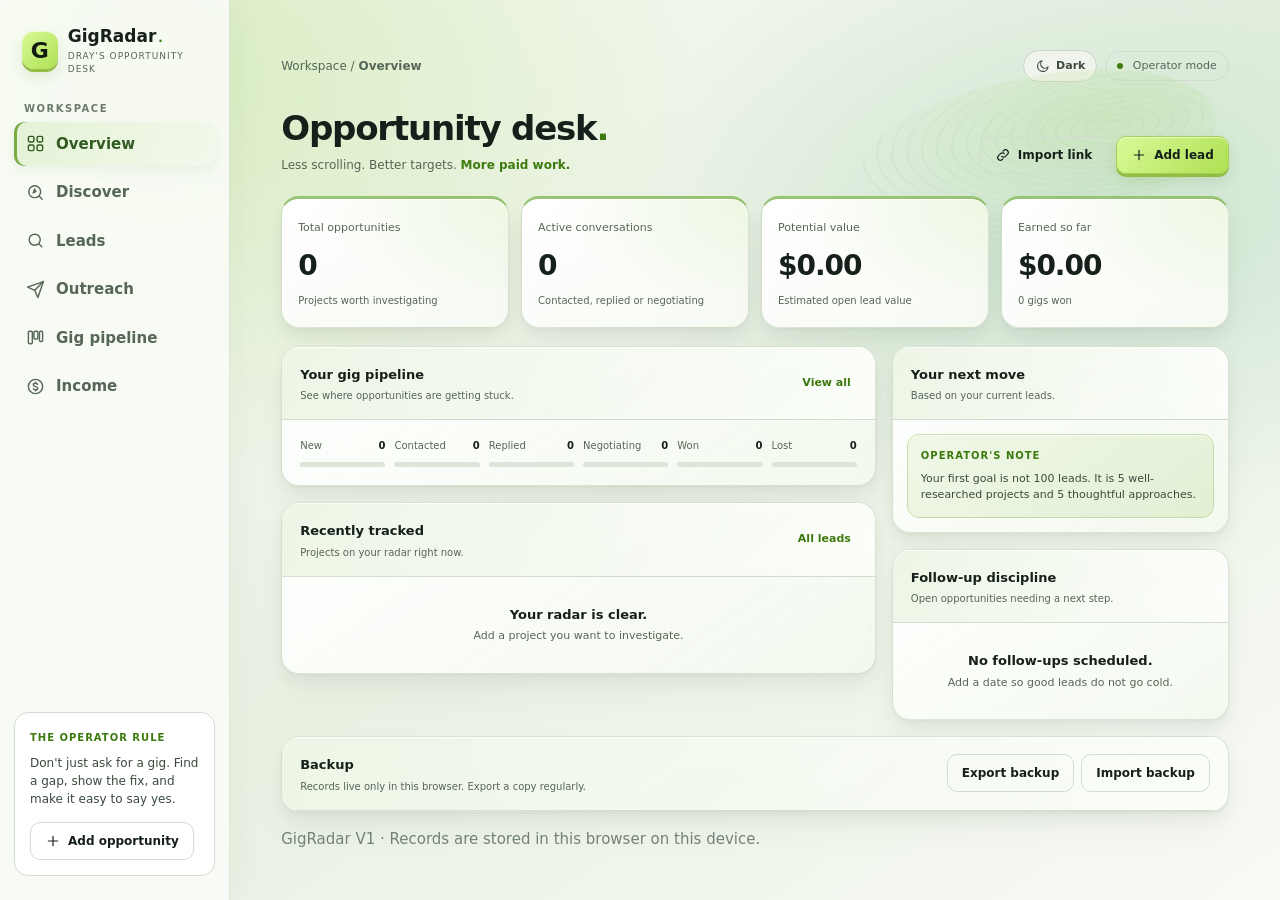
==== commit 01795ad2: "Update Discover button icon reference" ====
--- a/index.html
+++ b/index.html
@@ -36,7 +36,9 @@
     <div class="nav-label">WORKSPACE</div>
     <nav class="nav">
       <button class="active" data-view="overview"><svg class="ico" viewBox="0 0 24 24" aria-hidden="true"><use href="#i-overview"/></svg><span>Overview</span></button>
-      <button data-view="discovery"><svg class="ico" viewBox="0 0 24 24" aria-hidden="true"><use href="#i-leads"/></svg><span>Discover</span></button>
+      
+<button data-view="discovery"><svg class="ico" viewBox="0 0 24 24" aria-hidden="true"><use href="#i-discover"/></svg><span>Discover</span></button>
+
       <button data-view="leads"><svg class="ico" viewBox="0 0 24 24" aria-hidden="true"><use href="#i-leads"/></svg><span>Leads</span></button>
       <button data-view="outreach"><svg class="ico" viewBox="0 0 24 24" aria-hidden="true"><use href="#i-outreach"/></svg><span>Outreach</span></button>
       <button data-view="pipeline"><svg class="ico" viewBox="0 0 24 24" aria-hidden="true"><use href="#i-pipeline"/></svg><span>Gig pipeline</span></button>
